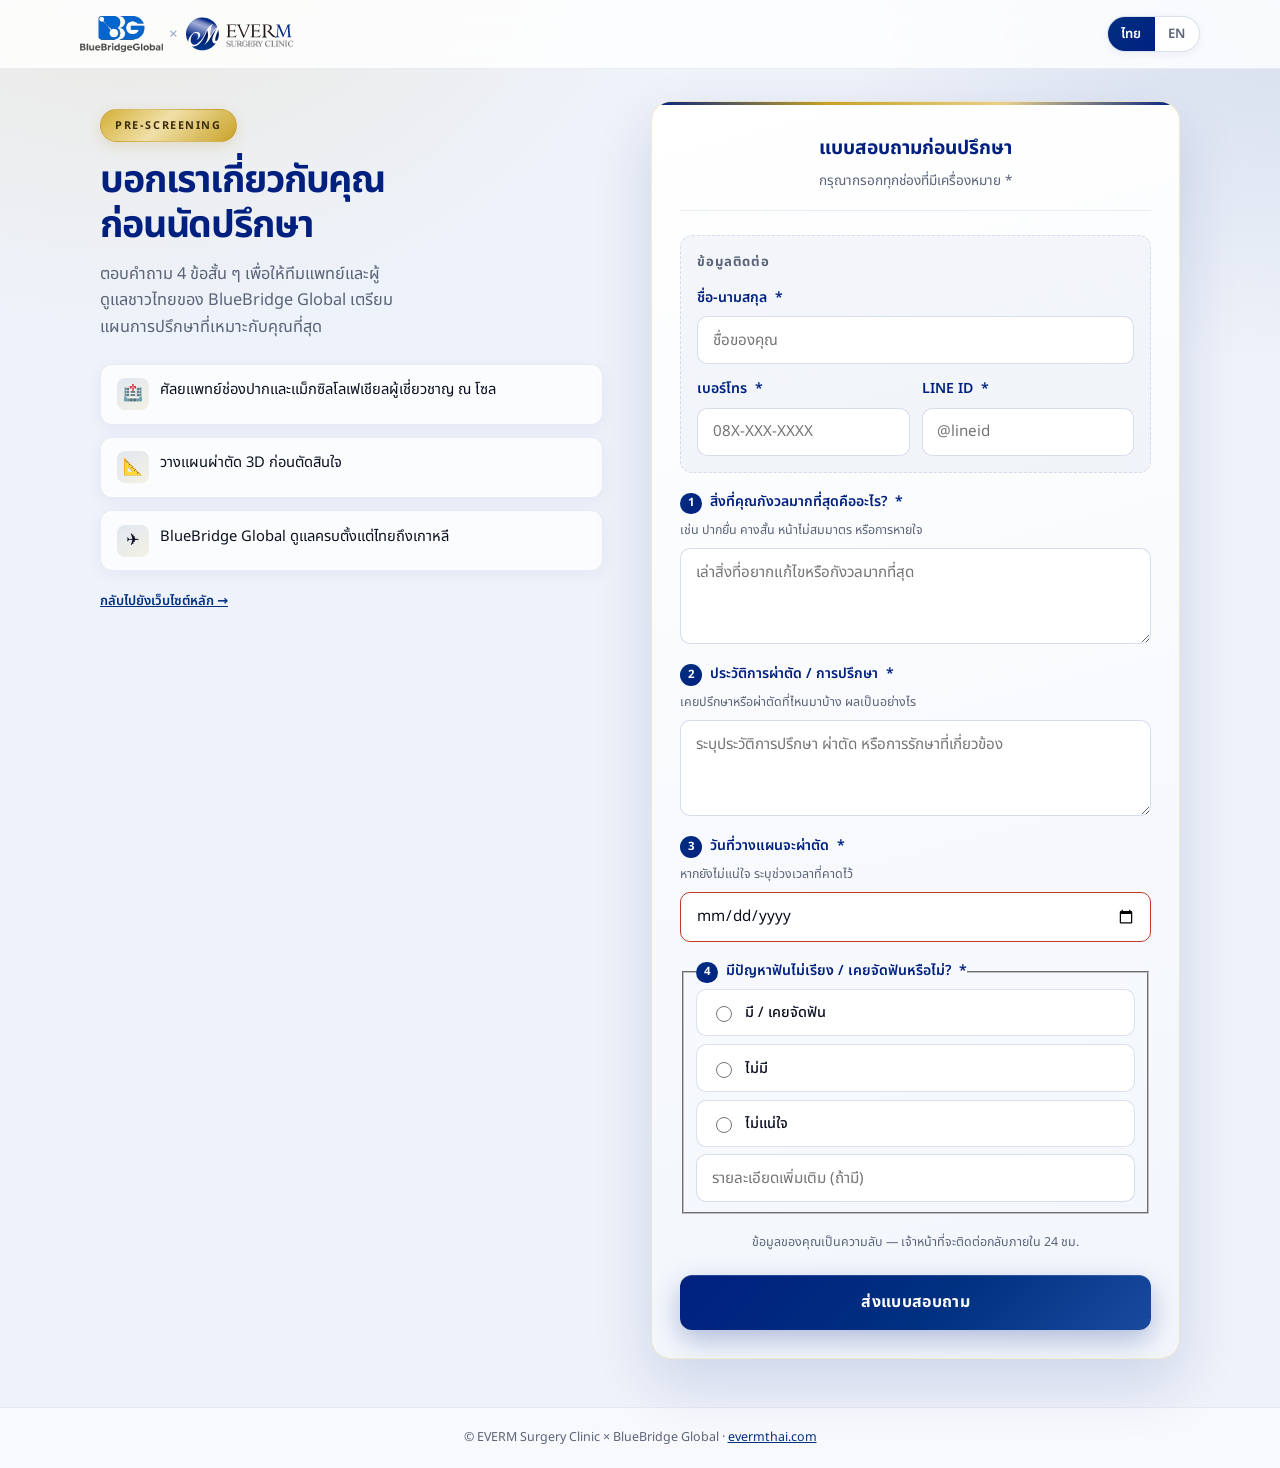
==== consult.html @ f5f46c78 "Add Meta ads pre-screening landing page at /consult. Includes Thai/English questionnaire, Resend API" ====
<!DOCTYPE html>
<html lang="th">
<head>
  <meta charset="UTF-8" />
  <meta name="viewport" content="width=device-width, initial-scale=1.0" />
  <meta name="description" content="กรอกแบบสอบถามสั้น ๆ เพื่อให้ทีม EVERM และ BlueBridge Global วางแผนการปรึกษาศัลยกรรมโครงหน้าและขากรรไกรที่เกาหลีได้อย่างเหมาะสม" />
  <meta name="robots" content="noindex, nofollow" />
  <meta property="og:title" content="แบบสอบถามก่อนปรึกษา | EVERM Surgery Clinic" />
  <meta property="og:description" content="Answer 4 quick questions before your EVERM surgery consultation in Korea." />
  <meta property="og:type" content="website" />
  <title>แบบสอบถามก่อนปรึกษา | EVERM Surgery Clinic</title>
  <!-- Meta Pixel: replace YOUR_PIXEL_ID with your pixel ID -->
  <!--
  <script>
    !function(f,b,e,v,n,t,s){if(f.fbq)return;n=f.fbq=function(){n.callMethod?
    n.callMethod.apply(n,arguments):n.queue.push(arguments)};if(!f._fbq)f._fbq=n;
    n.push=n;n.loaded=!0;n.version='2.0';n.queue=[];t=b.createElement(e);t.async=!0;
    t.src=v;s=b.getElementsByTagName(e)[0];s.parentNode.insertBefore(t,s)}(window,
    document,'script','https://connect.facebook.net/en_US/fbevents.js');
    fbq('init', 'YOUR_PIXEL_ID');
    fbq('track', 'PageView');
  </script>
  -->
  <link rel="preconnect" href="https://fonts.googleapis.com" />
  <link rel="preconnect" href="https://fonts.gstatic.com" crossorigin />
  <link
    href="https://fonts.googleapis.com/css2?family=Noto+Sans:wght@400;500;600;700&family=Noto+Sans+Thai:wght@400;500;600;700&display=swap"
    rel="stylesheet"
  />
  <link rel="stylesheet" href="css/consult.css?v=20260709" />
</head>
<body class="consult-page lang-th">
  <div class="consult-shell">
    <header class="consult-header">
      <div class="consult-header__inner">
        <a href="/" class="consult-logo" aria-label="EVERM Surgery Clinic">
          <img
            src="images/logo-bluebridge.png"
            alt="BlueBridge Global"
            class="consult-logo__partner"
            width="1024"
            height="445"
            decoding="async"
          />
          <span class="consult-logo__mark" aria-hidden="true">×</span>
          <img
            src="images/logo.svg"
            alt="EVERM Surgery Clinic"
            class="consult-logo__everm"
            width="1000"
            height="333"
            decoding="async"
          />
        </a>
        <div class="consult-lang" role="group" aria-label="Language">
          <button type="button" class="consult-lang__btn" data-lang="th" aria-pressed="true">ไทย</button>
          <button type="button" class="consult-lang__btn" data-lang="en" aria-pressed="false">EN</button>
        </div>
      </div>
    </header>

    <main class="consult-main">
      <section class="consult-hero" aria-labelledby="consult-hero-title">
        <span class="consult-badge" data-i18n="badge">Pre-Screening</span>
        <h1 id="consult-hero-title" data-i18n="hero_title">บอกเราเกี่ยวกับคุณ<br />ก่อนนัดปรึกษา</h1>
        <p class="consult-hero__lead" data-i18n="hero_lead">
          ตอบคำถาม 4 ข้อสั้น ๆ เพื่อให้ทีมแพทย์และผู้ดูแลชาวไทยของ BlueBridge Global เตรียมแผนการปรึกษาที่เหมาะกับคุณที่สุด
        </p>
        <ul class="consult-trust">
          <li>
            <span class="consult-trust__icon" aria-hidden="true">🏥</span>
            <span data-i18n="trust_1">ศัลยแพทย์ช่องปากและแม็กซิลโลเฟเชียลผู้เชี่ยวชาญ ณ โซล</span>
          </li>
          <li>
            <span class="consult-trust__icon" aria-hidden="true">📐</span>
            <span data-i18n="trust_2">วางแผนผ่าตัด 3D ก่อนตัดสินใจ</span>
          </li>
          <li>
            <span class="consult-trust__icon" aria-hidden="true">✈️</span>
            <span data-i18n="trust_3">BlueBridge Global ดูแลครบตั้งแต่ไทยถึงเกาหลี</span>
          </li>
        </ul>
        <p class="consult-hero__note">
          <a href="/" data-i18n="hero_note">กลับไปยังเว็บไซต์หลัก →</a>
        </p>
      </section>

      <section class="consult-card" aria-labelledby="consult-form-title">
        <div id="consult-form-wrap">
          <div class="consult-card__head">
            <h2 id="consult-form-title" data-i18n="form_title">แบบสอบถามก่อนปรึกษา</h2>
            <p data-i18n="form_sub">กรุณากรอกทุกช่องที่มีเครื่องหมาย *</p>
          </div>

          <form class="consult-form" id="consult-form" novalidate>
            <input
              type="text"
              name="website"
              class="visually-hidden"
              tabindex="-1"
              autocomplete="off"
              aria-hidden="true"
            />

            <div class="consult-contact">
              <p class="consult-contact__title" data-i18n="contact_title">ข้อมูลติดต่อ</p>
              <div class="consult-field">
                <label class="consult-field__label" for="consult-name">
                  <span data-i18n="label_name">ชื่อ-นามสกุล</span> *
                </label>
                <input
                  type="text"
                  id="consult-name"
                  name="name"
                  required
                  autocomplete="name"
                  data-i18n-placeholder="ph_name"
                  placeholder="ชื่อของคุณ"
                />
              </div>
              <div class="consult-contact__grid">
                <div class="consult-field">
                  <label class="consult-field__label" for="consult-phone">
                    <span data-i18n="label_phone">เบอร์โทร</span> *
                  </label>
                  <input
                    type="tel"
                    id="consult-phone"
                    name="phone"
                    required
                    autocomplete="tel"
                    inputmode="tel"
                    maxlength="12"
                    data-i18n-placeholder="ph_phone"
                    placeholder="08X-XXX-XXXX"
                  />
                </div>
                <div class="consult-field">
                  <label class="consult-field__label" for="consult-line">
                    <span data-i18n="label_line">LINE ID</span> *
                  </label>
                  <input
                    type="text"
                    id="consult-line"
                    name="line_id"
                    required
                    autocomplete="off"
                    autocapitalize="off"
                    spellcheck="false"
                    data-i18n-placeholder="ph_line"
                    placeholder="@lineid"
                  />
                </div>
              </div>
            </div>

            <div class="consult-field">
              <label class="consult-field__label" for="consult-concern">
                <span class="consult-field__num" aria-hidden="true">1</span>
                <span data-i18n="q1_label">สิ่งที่คุณกังวลมากที่สุดคืออะไร?</span> *
              </label>
              <p class="consult-field__hint" data-i18n="q1_hint">เช่น ปากยื่น คางสั้น หน้าไม่สมมาตร หรือการหายใจ</p>
              <textarea
                id="consult-concern"
                name="concern"
                required
                rows="3"
                data-i18n-placeholder="q1_ph"
                placeholder="เล่าสิ่งที่อยากแก้ไขหรือกังวลมากที่สุด"
              ></textarea>
            </div>

            <div class="consult-field">
              <label class="consult-field__label" for="consult-history">
                <span class="consult-field__num" aria-hidden="true">2</span>
                <span data-i18n="q2_label">ประวัติการผ่าตัด / การปรึกษา</span> *
              </label>
              <p class="consult-field__hint" data-i18n="q2_hint">เคยปรึกษาหรือผ่าตัดที่ไหนมาบ้าง ผลเป็นอย่างไร</p>
              <textarea
                id="consult-history"
                name="surgery_history"
                required
                rows="3"
                data-i18n-placeholder="q2_ph"
                placeholder="ระบุประวัติการปรึกษา ผ่าตัด หรือการรักษาที่เกี่ยวข้อง"
              ></textarea>
            </div>

            <div class="consult-field">
              <label class="consult-field__label" for="consult-date">
                <span class="consult-field__num" aria-hidden="true">3</span>
                <span data-i18n="q3_label">วันที่วางแผนจะผ่าตัด</span> *
              </label>
              <p class="consult-field__hint" data-i18n="q3_hint">หากยังไม่แน่ใจ ระบุช่วงเวลาที่คาดไว้</p>
              <input type="date" id="consult-date" name="surgery_date" required />
            </div>

            <fieldset class="consult-field">
              <legend class="consult-field__label">
                <span class="consult-field__num" aria-hidden="true">4</span>
                <span data-i18n="q4_label">มีปัญหาฟันไม่เรียง / เคยจัดฟันหรือไม่?</span> *
              </legend>
              <div class="consult-radio-group" role="radiogroup">
                <label class="consult-radio">
                  <input type="radio" name="malocclusion" value="yes" required />
                  <span data-i18n="malo_yes">มี / เคยจัดฟัน</span>
                </label>
                <label class="consult-radio">
                  <input type="radio" name="malocclusion" value="no" />
                  <span data-i18n="malo_no">ไม่มี</span>
                </label>
                <label class="consult-radio">
                  <input type="radio" name="malocclusion" value="unsure" />
                  <span data-i18n="malo_unsure">ไม่แน่ใจ</span>
                </label>
              </div>
              <input
                type="text"
                id="consult-malo-details"
                name="malocclusion_details"
                data-i18n-placeholder="malo_details_ph"
                placeholder="รายละเอียดเพิ่มเติม (ถ้ามี)"
              />
            </fieldset>

            <p class="consult-form-note" data-i18n="form_note">
              ข้อมูลของคุณเป็นความลับ — เจ้าหน้าที่จะติดต่อกลับภายใน 24 ชม.
            </p>

            <button type="submit" class="consult-submit" id="consult-submit" data-i18n="submit">
              ส่งแบบสอบถาม
            </button>

            <p class="consult-alert consult-alert--error" id="consult-error" data-i18n="error" hidden role="alert">
              ส่งไม่สำเร็จ กรุณาลองอีกครั้งหรือโทร 02-540-8275
            </p>
          </form>
        </div>

        <div class="consult-success" id="consult-success" hidden tabindex="-1">
          <div class="consult-success__icon" aria-hidden="true">✓</div>
          <h2 data-i18n="success_title">ขอบคุณค่ะ/ครับ!</h2>
          <p data-i18n="success_body">เราได้รับแบบสอบถามแล้ว ทีมงานจะติดต่อกลับโดยเร็วที่สุด</p>
          <a href="/" class="consult-success__btn" data-i18n="success_btn">ดูเว็บไซต์ EVERM</a>
        </div>
      </section>
    </main>

    <footer class="consult-footer">
      <span data-i18n="footer">© EVERM Surgery Clinic × BlueBridge Global</span>
      ·
      <a href="/">evermthai.com</a>
    </footer>
  </div>

  <script src="js/consult.js?v=20260709" defer></script>
</body>
</html>
---- css/consult.css ----
/* Meta ads pre-screening landing — /consult */

:root {
  --consult-navy: #002080;
  --consult-primary: #003080;
  --consult-gold: #c9a227;
  --consult-gold-light: #e8d08a;
  --consult-bg: #eef2fa;
  --consult-surface: #ffffff;
  --consult-text: #0a1020;
  --consult-muted: #5a6478;
  --consult-radius: 16px;
  --consult-shadow: 0 24px 60px rgba(0, 32, 128, 0.14);
  --consult-font: "Noto Sans Thai", "Noto Sans", system-ui, sans-serif;
}

*,
*::before,
*::after {
  box-sizing: border-box;
}

html {
  scroll-behavior: smooth;
}

body.consult-page {
  margin: 0;
  min-height: 100vh;
  font-family: var(--consult-font);
  font-size: 1rem;
  line-height: 1.6;
  color: var(--consult-text);
  background:
    radial-gradient(ellipse 80% 60% at 10% -10%, rgba(201, 162, 39, 0.14), transparent 55%),
    radial-gradient(ellipse 70% 50% at 100% 0%, rgba(0, 48, 128, 0.1), transparent 50%),
    var(--consult-bg);
  -webkit-font-smoothing: antialiased;
}

body.consult-page.lang-en {
  --consult-font: "Noto Sans", "Noto Sans Thai", system-ui, sans-serif;
}

.consult-shell {
  min-height: 100vh;
  display: flex;
  flex-direction: column;
}

/* Header */
.consult-header {
  padding: 1rem 1.25rem;
  background: rgba(255, 255, 255, 0.82);
  backdrop-filter: blur(12px);
  border-bottom: 1px solid rgba(0, 48, 128, 0.08);
  position: sticky;
  top: 0;
  z-index: 20;
}

.consult-header__inner {
  width: min(1120px, 100%);
  margin: 0 auto;
  display: flex;
  align-items: center;
  justify-content: space-between;
  gap: 1rem;
}

.consult-logo {
  display: inline-flex;
  align-items: center;
  gap: 0.4rem;
  text-decoration: none;
  flex-shrink: 0;
}

.consult-logo__partner {
  height: 36px;
  width: auto;
  max-width: 96px;
  object-fit: contain;
}

.consult-logo__mark {
  color: var(--consult-primary);
  opacity: 0.4;
  font-size: 0.95rem;
  line-height: 1;
}

.consult-logo__everm {
  height: 36px;
  width: auto;
  max-width: 120px;
  object-fit: contain;
}

.consult-lang {
  display: inline-flex;
  border: 1px solid rgba(0, 48, 128, 0.14);
  border-radius: 999px;
  overflow: hidden;
  background: #fff;
  box-shadow: 0 2px 8px rgba(0, 32, 128, 0.06);
}

.consult-lang__btn {
  border: none;
  background: transparent;
  padding: 0.45rem 0.85rem;
  font-family: inherit;
  font-size: 0.82rem;
  font-weight: 600;
  color: var(--consult-muted);
  cursor: pointer;
  transition: background 0.2s, color 0.2s;
}

.consult-lang__btn.is-active {
  background: linear-gradient(135deg, var(--consult-primary), var(--consult-navy));
  color: #fff;
}

.consult-lang__btn:focus-visible {
  outline: 2px solid var(--consult-gold);
  outline-offset: 2px;
}

/* Main layout */
.consult-main {
  flex: 1;
  width: min(1120px, 100%);
  margin: 0 auto;
  padding: 2rem 1.25rem 3rem;
  display: grid;
  grid-template-columns: 1fr 1.05fr;
  gap: clamp(1.5rem, 4vw, 3rem);
  align-items: start;
}

/* Hero panel */
.consult-hero {
  padding-top: 0.5rem;
}

.consult-badge {
  display: inline-flex;
  align-items: center;
  gap: 0.4rem;
  margin-bottom: 1rem;
  padding: 0.4rem 0.9rem;
  font-size: 0.68rem;
  font-weight: 700;
  letter-spacing: 0.14em;
  text-transform: uppercase;
  color: #3d2e08;
  background: linear-gradient(135deg, #d4af37, #f0e0a8 45%, #c9a227);
  border-radius: 999px;
  border: 1px solid rgba(184, 146, 42, 0.4);
  box-shadow: 0 4px 14px rgba(180, 140, 40, 0.2);
}

.consult-hero h1 {
  margin: 0 0 0.85rem;
  font-size: clamp(1.75rem, 3.5vw, 2.35rem);
  font-weight: 700;
  line-height: 1.2;
  letter-spacing: -0.03em;
  color: var(--consult-navy);
}

.consult-hero__lead {
  margin: 0 0 1.5rem;
  font-size: 1.02rem;
  color: var(--consult-muted);
  max-width: 34ch;
}

.consult-trust {
  display: grid;
  gap: 0.75rem;
  margin: 0;
  padding: 0;
  list-style: none;
}

.consult-trust li {
  display: flex;
  align-items: flex-start;
  gap: 0.7rem;
  padding: 0.85rem 1rem;
  background: rgba(255, 255, 255, 0.72);
  border: 1px solid rgba(0, 48, 128, 0.08);
  border-radius: 12px;
  font-size: 0.92rem;
  color: var(--consult-text);
  box-shadow: 0 4px 16px rgba(0, 32, 128, 0.05);
}

.consult-trust__icon {
  flex-shrink: 0;
  width: 2rem;
  height: 2rem;
  display: grid;
  place-items: center;
  border-radius: 8px;
  background: linear-gradient(145deg, rgba(0, 48, 128, 0.1), rgba(201, 162, 39, 0.12));
  font-size: 1rem;
}

.consult-hero__note {
  margin-top: 1.25rem;
  font-size: 0.82rem;
  color: var(--consult-muted);
}

.consult-hero__note a {
  color: var(--consult-primary);
  font-weight: 600;
}

/* Form card */
.consult-card {
  position: relative;
  background: linear-gradient(165deg, #fff 0%, #f8fafd 50%, #f2f6fc 100%);
  border: 1px solid rgba(201, 162, 39, 0.22);
  border-radius: calc(var(--consult-radius) + 4px);
  padding: 2rem 1.75rem 1.75rem;
  box-shadow: var(--consult-shadow);
  overflow: hidden;
}

.consult-card::before {
  content: "";
  position: absolute;
  top: 0;
  left: 0;
  right: 0;
  height: 3px;
  background: linear-gradient(90deg, var(--consult-navy), var(--consult-gold), var(--consult-gold-light), var(--consult-navy));
}

.consult-card__head {
  text-align: center;
  margin-bottom: 1.5rem;
  padding-bottom: 1.1rem;
  border-bottom: 1px solid rgba(0, 48, 128, 0.08);
}

.consult-card__head h2 {
  margin: 0 0 0.35rem;
  font-size: 1.2rem;
  font-weight: 700;
  color: var(--consult-navy);
}

.consult-card__head p {
  margin: 0;
  font-size: 0.85rem;
  color: var(--consult-muted);
}

.consult-form {
  display: grid;
  gap: 1.15rem;
}

.consult-field {
  display: grid;
  gap: 0.45rem;
}

.consult-field fieldset {
  margin: 0;
  padding: 0;
  border: none;
  display: grid;
  gap: 0.45rem;
}

.consult-field legend {
  padding: 0;
}

.consult-field__label {
  display: flex;
  align-items: baseline;
  gap: 0.5rem;
  font-size: 0.88rem;
  font-weight: 600;
  color: var(--consult-navy);
}

.consult-field__num {
  display: inline-grid;
  place-items: center;
  width: 1.35rem;
  height: 1.35rem;
  border-radius: 999px;
  font-size: 0.72rem;
  font-weight: 700;
  color: #fff;
  background: linear-gradient(135deg, var(--consult-primary), var(--consult-navy));
  flex-shrink: 0;
}

.consult-field__hint {
  margin: 0;
  font-size: 0.78rem;
  color: var(--consult-muted);
}

.consult-field input[type="text"],
.consult-field input[type="tel"],
.consult-field input[type="date"],
.consult-field textarea,
.consult-field select {
  width: 100%;
  padding: 0.72rem 0.9rem;
  font-family: inherit;
  font-size: 0.95rem;
  color: var(--consult-text);
  background: #fff;
  border: 1px solid rgba(0, 48, 128, 0.16);
  border-radius: 10px;
  transition: border-color 0.2s, box-shadow 0.2s;
}

.consult-field textarea {
  min-height: 96px;
  resize: vertical;
}

.consult-field input:focus,
.consult-field textarea:focus,
.consult-field select:focus {
  outline: none;
  border-color: var(--consult-primary);
  box-shadow: 0 0 0 3px rgba(0, 48, 128, 0.12);
}

.consult-field input:invalid:not(:placeholder-shown):not(:focus),
.consult-field textarea:invalid:not(:placeholder-shown):not(:focus) {
  border-color: #c0392b;
}

.consult-contact {
  display: grid;
  gap: 0.85rem;
  padding: 1rem;
  border-radius: 12px;
  background: rgba(0, 48, 128, 0.04);
  border: 1px dashed rgba(0, 48, 128, 0.12);
}

.consult-contact__title {
  margin: 0;
  font-size: 0.82rem;
  font-weight: 700;
  letter-spacing: 0.06em;
  text-transform: uppercase;
  color: var(--consult-muted);
}

.consult-contact__grid {
  display: grid;
  grid-template-columns: 1fr 1fr;
  gap: 0.75rem;
}

.consult-radio-group {
  display: grid;
  gap: 0.5rem;
}

.consult-radio {
  display: flex;
  align-items: center;
  gap: 0.65rem;
  padding: 0.7rem 0.85rem;
  border: 1px solid rgba(0, 48, 128, 0.14);
  border-radius: 10px;
  background: #fff;
  cursor: pointer;
  transition: border-color 0.2s, box-shadow 0.2s, background 0.2s;
}

.consult-radio:hover {
  border-color: rgba(0, 48, 128, 0.28);
}

.consult-radio:has(input:checked) {
  border-color: var(--consult-primary);
  background: rgba(0, 48, 128, 0.05);
  box-shadow: 0 0 0 1px rgba(0, 48, 128, 0.08);
}

.consult-radio input {
  width: 1rem;
  height: 1rem;
  accent-color: var(--consult-primary);
  flex-shrink: 0;
}

.consult-radio span {
  font-size: 0.9rem;
  font-weight: 500;
}

.consult-submit {
  width: 100%;
  margin-top: 0.25rem;
  padding: 0.95rem 1.25rem;
  font-family: inherit;
  font-size: 1rem;
  font-weight: 700;
  letter-spacing: 0.02em;
  color: #fff;
  border: none;
  border-radius: 12px;
  cursor: pointer;
  background: linear-gradient(135deg, var(--consult-navy) 0%, var(--consult-primary) 55%, #1a4a9e 100%);
  box-shadow:
    0 1px 0 rgba(255, 255, 255, 0.15) inset,
    0 10px 28px rgba(0, 32, 128, 0.28);
  transition: transform 0.15s, box-shadow 0.2s, opacity 0.2s;
}

.consult-submit:hover:not(:disabled) {
  transform: translateY(-1px);
  box-shadow:
    0 1px 0 rgba(255, 255, 255, 0.15) inset,
    0 14px 32px rgba(0, 32, 128, 0.34);
}

.consult-submit:disabled {
  opacity: 0.65;
  cursor: not-allowed;
}

.consult-form-note {
  margin: 0;
  font-size: 0.78rem;
  text-align: center;
  color: var(--consult-muted);
}

.consult-alert {
  margin: 0;
  padding: 0.75rem 1rem;
  border-radius: 10px;
  font-size: 0.88rem;
  text-align: center;
}

.consult-alert--error {
  background: #fdecea;
  color: #922b21;
  border: 1px solid #f5c6cb;
}

.consult-alert--success {
  background: #e8f6ef;
  color: #1e6f46;
  border: 1px solid #b7dfc9;
}

/* Success state */
.consult-success {
  text-align: center;
  padding: 2.5rem 1.5rem;
}

.consult-success__icon {
  width: 4rem;
  height: 4rem;
  margin: 0 auto 1rem;
  display: grid;
  place-items: center;
  border-radius: 999px;
  font-size: 1.75rem;
  background: linear-gradient(145deg, rgba(30, 111, 70, 0.12), rgba(201, 162, 39, 0.15));
  border: 1px solid rgba(30, 111, 70, 0.2);
}

.consult-success h2 {
  margin: 0 0 0.5rem;
  font-size: 1.35rem;
  color: var(--consult-navy);
}

.consult-success p {
  margin: 0 0 1.25rem;
  color: var(--consult-muted);
}

.consult-success__btn {
  display: inline-flex;
  align-items: center;
  justify-content: center;
  padding: 0.75rem 1.35rem;
  font-family: inherit;
  font-size: 0.92rem;
  font-weight: 600;
  color: var(--consult-primary);
  text-decoration: none;
  border: 1px solid rgba(0, 48, 128, 0.2);
  border-radius: 10px;
  background: #fff;
  transition: background 0.2s, border-color 0.2s;
}

.consult-success__btn:hover {
  background: rgba(0, 48, 128, 0.05);
  border-color: var(--consult-primary);
}

.consult-footer {
  padding: 1.25rem;
  text-align: center;
  font-size: 0.78rem;
  color: var(--consult-muted);
  border-top: 1px solid rgba(0, 48, 128, 0.08);
  background: rgba(255, 255, 255, 0.6);
}

.consult-footer a {
  color: var(--consult-primary);
}

.visually-hidden {
  position: absolute;
  width: 1px;
  height: 1px;
  padding: 0;
  margin: -1px;
  overflow: hidden;
  clip: rect(0, 0, 0, 0);
  white-space: nowrap;
  border: 0;
}

@media (max-width: 900px) {
  .consult-main {
    grid-template-columns: 1fr;
    padding-top: 1.25rem;
  }

  .consult-hero__lead {
    max-width: none;
  }

  .consult-contact__grid {
    grid-template-columns: 1fr;
  }
}

@media (max-width: 480px) {
  .consult-card {
    padding: 1.35rem 1.1rem 1.25rem;
  }

  .consult-logo__partner,
  .consult-logo__everm {
    height: 30px;
  }

  .consult-logo__everm {
    max-width: 100px;
  }
}
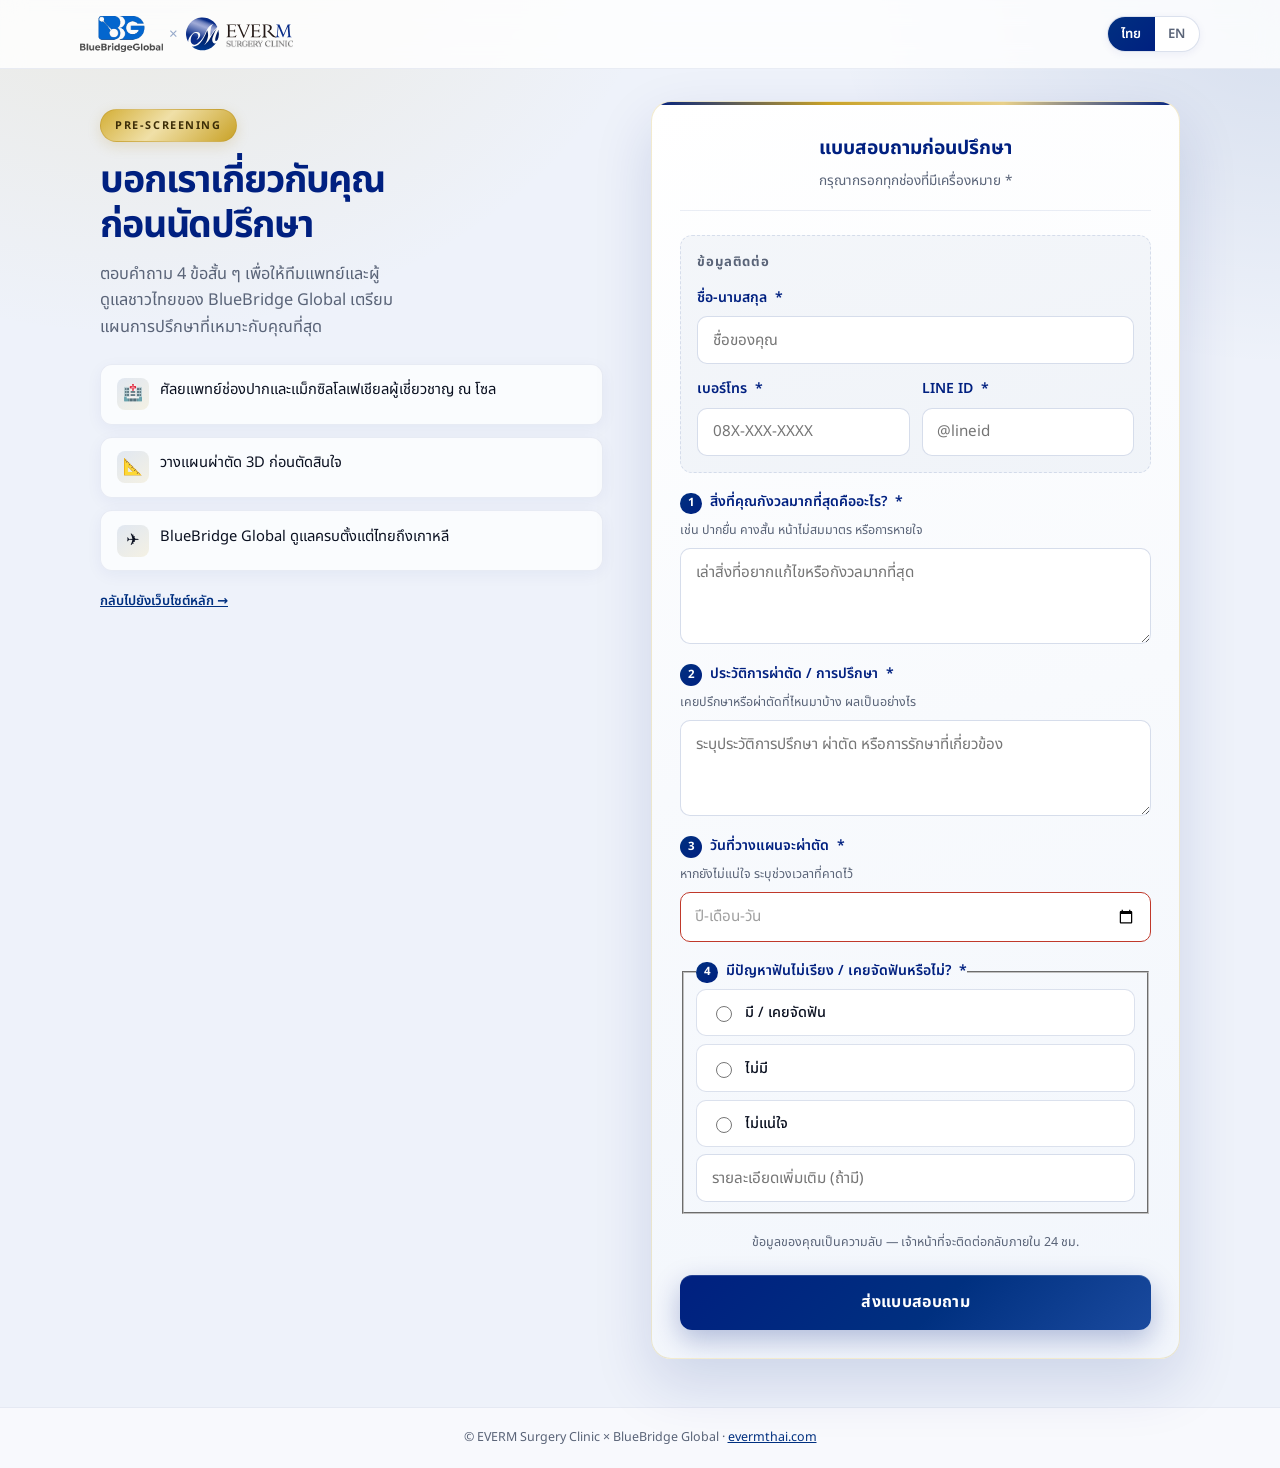
==== commit 478b51c6: "Localize consult date field placeholder for Thai and English. Hide the browser default Korean date h" ====
--- a/consult.html
+++ b/consult.html
@@ -27,7 +27,7 @@
     href="https://fonts.googleapis.com/css2?family=Noto+Sans:wght@400;500;600;700&family=Noto+Sans+Thai:wght@400;500;600;700&display=swap"
     rel="stylesheet"
   />
-  <link rel="stylesheet" href="css/consult.css?v=20260709" />
+  <link rel="stylesheet" href="css/consult.css?v=20260709b" />
 </head>
 <body class="consult-page lang-th">
   <div class="consult-shell">
@@ -192,7 +192,19 @@
                 <span data-i18n="q3_label">วันที่วางแผนจะผ่าตัด</span> *
               </label>
               <p class="consult-field__hint" data-i18n="q3_hint">หากยังไม่แน่ใจ ระบุช่วงเวลาที่คาดไว้</p>
-              <input type="date" id="consult-date" name="surgery_date" required />
+              <div class="consult-datetime-field">
+                <input
+                  type="date"
+                  id="consult-date"
+                  name="surgery_date"
+                  class="consult-datetime-input is-empty"
+                  data-i18n-lang
+                  data-i18n-title="q3_date_hint"
+                  lang="th"
+                  required
+                />
+                <span class="consult-datetime-placeholder" aria-hidden="true" data-i18n="q3_date_hint">ปี-เดือน-วัน</span>
+              </div>
             </div>
 
             <fieldset class="consult-field">
@@ -253,6 +265,6 @@
     </footer>
   </div>
 
-  <script src="js/consult.js?v=20260709" defer></script>
+  <script src="js/consult.js?v=20260709b" defer></script>
 </body>
 </html>
--- a/css/consult.css
+++ b/css/consult.css
@@ -314,7 +314,6 @@
 
 .consult-field input[type="text"],
 .consult-field input[type="tel"],
-.consult-field input[type="date"],
 .consult-field textarea,
 .consult-field select {
   width: 100%;
@@ -328,6 +327,60 @@
   transition: border-color 0.2s, box-shadow 0.2s;
 }
 
+.consult-datetime-field {
+  position: relative;
+}
+
+.consult-datetime-field .consult-datetime-input {
+  width: 100%;
+  padding: 0.72rem 0.9rem;
+  font-family: inherit;
+  font-size: 0.95rem;
+  color: var(--consult-text);
+  background: #fff;
+  border: 1px solid rgba(0, 48, 128, 0.16);
+  border-radius: 10px;
+  transition: border-color 0.2s, box-shadow 0.2s;
+  position: relative;
+  z-index: 1;
+}
+
+.consult-datetime-field .consult-datetime-input.is-empty::-webkit-datetime-edit,
+.consult-datetime-field .consult-datetime-input.is-empty::-webkit-datetime-edit-fields-wrapper,
+.consult-datetime-field .consult-datetime-input.is-empty::-webkit-datetime-edit-text,
+.consult-datetime-field .consult-datetime-input.is-empty::-webkit-datetime-edit-month-field,
+.consult-datetime-field .consult-datetime-input.is-empty::-webkit-datetime-edit-day-field,
+.consult-datetime-field .consult-datetime-input.is-empty::-webkit-datetime-edit-year-field {
+  color: transparent;
+}
+
+.consult-datetime-field .consult-datetime-input.is-empty {
+  color: transparent;
+}
+
+.consult-datetime-field .consult-datetime-input:not(.is-empty),
+.consult-datetime-field .consult-datetime-input:focus {
+  color: var(--consult-text);
+}
+
+.consult-datetime-placeholder {
+  position: absolute;
+  left: 0.9rem;
+  top: 50%;
+  transform: translateY(-50%);
+  font-family: inherit;
+  font-size: 0.95rem;
+  color: rgba(80, 80, 80, 0.55);
+  pointer-events: none;
+  z-index: 2;
+  line-height: 1;
+}
+
+.consult-datetime-input:not(.is-empty) + .consult-datetime-placeholder,
+.consult-datetime-input:focus + .consult-datetime-placeholder {
+  display: none;
+}
+
 .consult-field textarea {
   min-height: 96px;
   resize: vertical;
@@ -335,7 +388,8 @@
 
 .consult-field input:focus,
 .consult-field textarea:focus,
-.consult-field select:focus {
+.consult-field select:focus,
+.consult-datetime-field .consult-datetime-input:focus {
   outline: none;
   border-color: var(--consult-primary);
   box-shadow: 0 0 0 3px rgba(0, 48, 128, 0.12);
